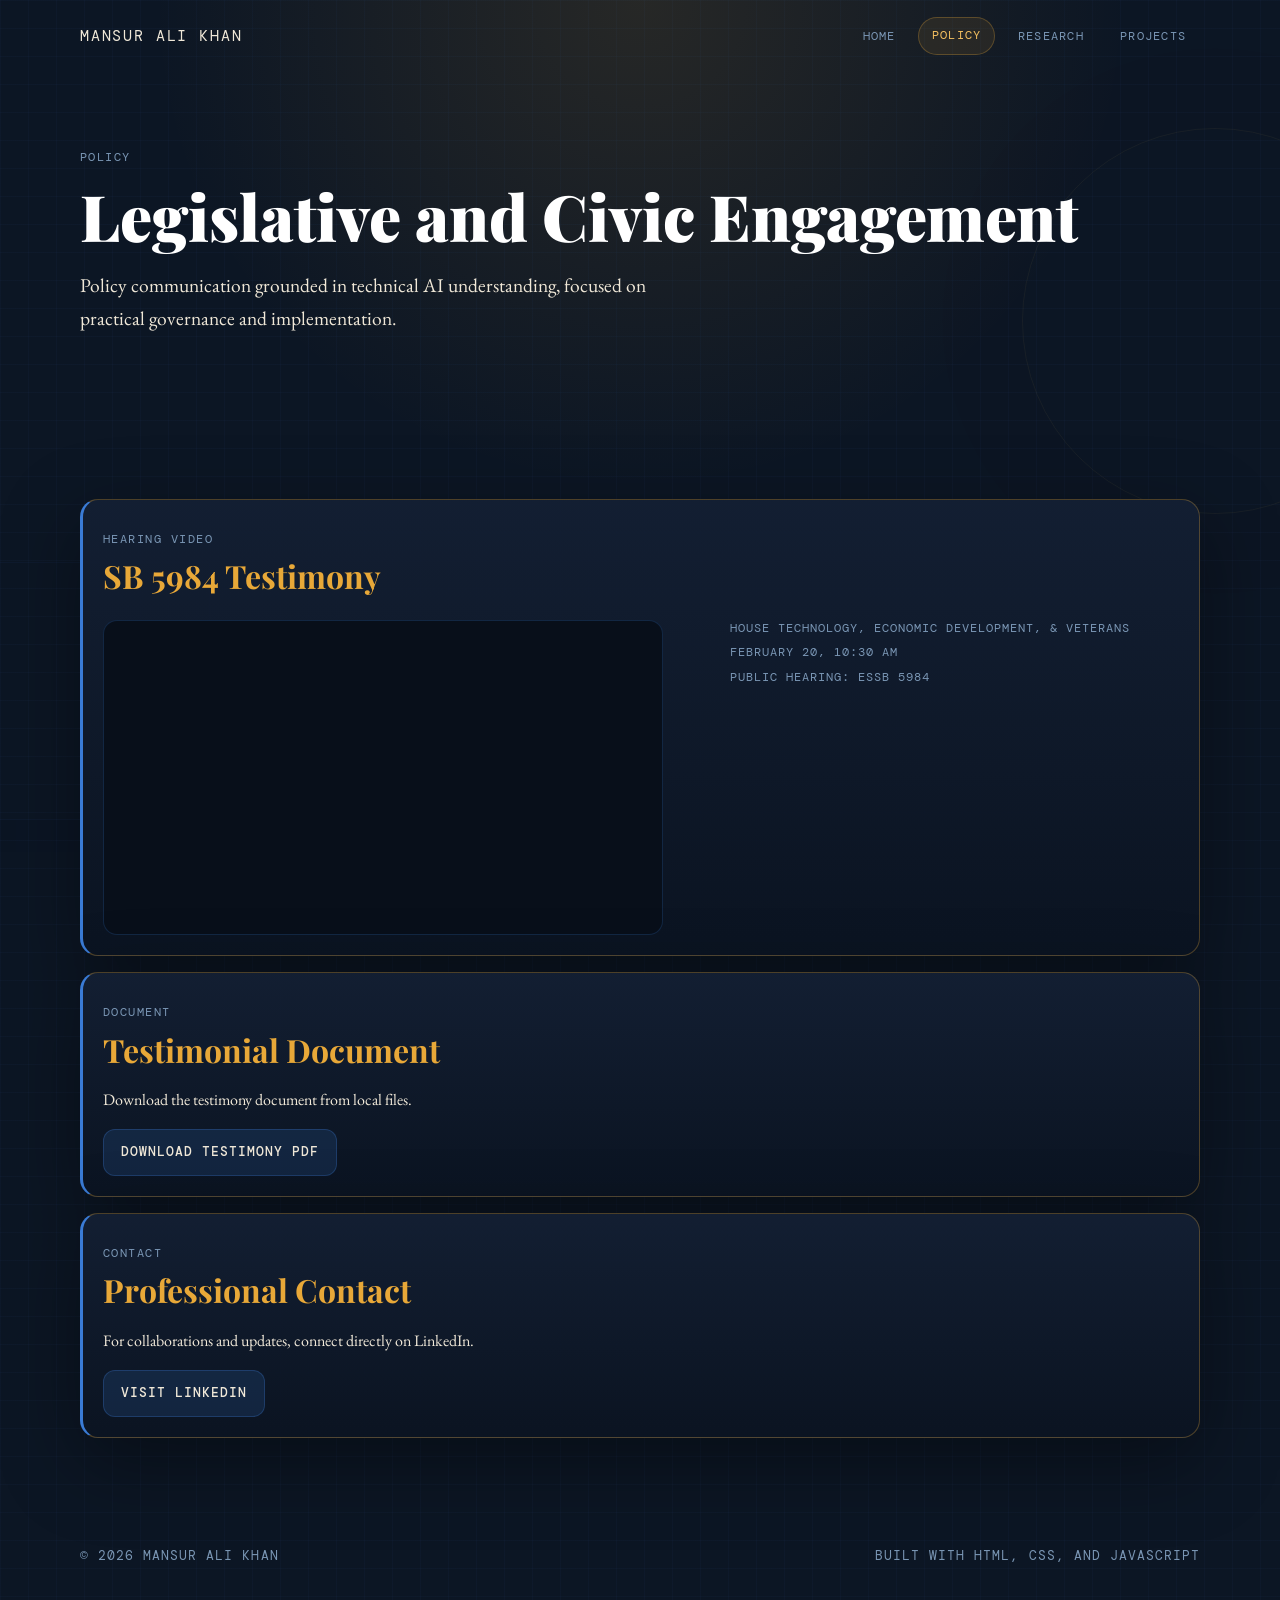
==== policy.html @ 11fab288 "Update policy page and projects" ====
<!doctype html>
<html lang="en">
<head>
  <meta charset="UTF-8">
  <meta name="viewport" content="width=device-width, initial-scale=1.0">
  <title>Mansur Ali Khan | Policy</title>
  <link rel="preconnect" href="https://fonts.googleapis.com">
  <link rel="preconnect" href="https://fonts.gstatic.com" crossorigin>
  <link href="https://fonts.googleapis.com/css2?family=DM+Mono:wght@400;500&family=EB+Garamond:ital,wght@0,400;0,500;1,400&family=Playfair+Display:wght@700;900&display=swap" rel="stylesheet">
  <link rel="stylesheet" href="styles.css">
</head>
<body class="page-policy">
  <header class="site-header">
    <div class="container nav-wrap">
      <a class="brand" href="index.html">Mansur Ali Khan</a>
      <button id="navToggle" class="nav-toggle" aria-label="Toggle navigation" aria-expanded="false">Menu</button>
      <nav id="mainNav" class="main-nav">
        <a href="index.html">Home</a>
        <a class="active" href="policy.html">Policy</a>
        <a href="research.html">Research</a>
        <a href="projects.html">Projects</a>
      </nav>
    </div>
  </header>

  <main>
    <section class="section blue-bg">
      <div class="container">
        <p class="kicker">Policy</p>
        <h1>Legislative and Civic Engagement</h1>
        <p class="lead">
          Policy communication grounded in technical AI understanding, focused on practical governance and implementation.
        </p>
      </div>
    </section>

    <section class="section white-bg">
      <div class="container single-column">
        <article class="card policy-card">
          <p class="kicker">Hearing Video</p>
          <h2>SB 5984 Testimony</h2>
          <div class="policy-media-grid">
            <iframe
              class="policy-video"
              src="https://www.youtube.com/embed/TuLaVNf_Ej4?si=9DZX_VPjr6mwvEHt"
              title="SB 5984 Testimony YouTube video player"
              allow="accelerometer; autoplay; clipboard-write; encrypted-media; gyroscope; picture-in-picture; web-share"
              referrerpolicy="strict-origin-when-cross-origin"
              allowfullscreen
            ></iframe>
            <div class="entry-meta policy-hearing-meta">
              <span>House Technology, Economic Development, &amp; Veterans</span>
              <span>February 20, 10:30 am</span>
              <span>Public Hearing: ESSB 5984</span>
            </div>
          </div>
        </article>

        <article class="card policy-card">
          <p class="kicker">Document</p>
          <h2>Testimonial Document</h2>
          <p>Download the testimony document from local files.</p>
          <a class="btn btn-blue" href="Khan - SB 5984 Testimony.pdf" download>Download Testimony PDF</a>
        </article>

        <article class="card policy-card">
          <p class="kicker">Contact</p>
          <h2>Professional Contact</h2>
          <p>For collaborations and updates, connect directly on LinkedIn.</p>
          <a class="btn btn-blue" href="https://www.linkedin.com/in/mansur-ali-khan/" target="_blank" rel="noopener noreferrer">Visit LinkedIn</a>
        </article>
      </div>
    </section>
  </main>

  <footer class="site-footer blue-bg">
    <div class="container footer-inner">
      <p>© <span id="year"></span> Mansur Ali Khan</p>
      <p>Built with HTML, CSS, and JavaScript</p>
    </div>
  </footer>

  <script src="script.js"></script>
</body>
</html>
---- styles.css ----
:root {
  --bg: #0c1624;
  --panel: #131f33;
  --panel-deep: #080f1a;
  --accent: #e8a838;
  --accent-soft: #f5c060;
  --text: #f0e8d8;
  --white: #ffffff;
  --muted: #7a96b4;
  --info: #3a7bd5;
  --danger: #c0392b;
  --success: #3d9e6a;
  --border: rgba(232, 168, 56, 0.3);
  --shadow: 0 24px 80px rgba(0, 0, 0, 0.38);
}

* {
  box-sizing: border-box;
}

html {
  scroll-behavior: smooth;
}

body {
  margin: 0;
  font-family: "EB Garamond", Georgia, serif;
  color: var(--text);
  background:
    linear-gradient(rgba(58, 123, 213, 0.035) 1px, transparent 1px),
    linear-gradient(90deg, rgba(58, 123, 213, 0.035) 1px, transparent 1px),
    radial-gradient(circle at top, rgba(232, 168, 56, 0.12), transparent 28%),
    var(--bg);
  background-size: 28px 28px, 28px 28px, auto, auto;
  line-height: 1.7;
  min-height: 100vh;
}

body::before,
body::after {
  content: "";
  position: fixed;
  inset: auto;
  pointer-events: none;
  z-index: 0;
  opacity: 0.05;
}

body::before {
  top: 8rem;
  right: -8rem;
  width: 24rem;
  height: 24rem;
  border: 1px solid var(--accent-soft);
  border-radius: 50%;
  box-shadow:
    0 0 0 2.5rem transparent,
    0 0 0 5rem rgba(245, 192, 96, 0.08),
    0 0 0 7.5rem transparent;
}

body::after {
  left: -3rem;
  bottom: 5rem;
  width: 16rem;
  height: 16rem;
  border: 1px solid var(--info);
  box-shadow:
    2rem 2rem 0 rgba(58, 123, 213, 0.08),
    4rem 4rem 0 rgba(58, 123, 213, 0.04);
}

a {
  color: var(--accent-soft);
}

.container {
  position: relative;
  z-index: 1;
  width: min(1120px, 92%);
  margin: 0 auto;
}

.site-header {
  position: sticky;
  top: 0;
  z-index: 100;
  backdrop-filter: blur(0);
  background: transparent;
  border-bottom: 1px solid transparent;
  transition:
    background-color 180ms ease,
    border-color 180ms ease,
    backdrop-filter 180ms ease,
    box-shadow 180ms ease;
}

.site-header.scrolled {
  backdrop-filter: blur(14px);
  background: rgba(8, 15, 26, 0.86);
  border-bottom-color: rgba(232, 168, 56, 0.18);
  box-shadow: 0 8px 30px rgba(0, 0, 0, 0.18);
}

.nav-wrap {
  display: flex;
  align-items: center;
  justify-content: space-between;
  min-height: 74px;
  gap: 1rem;
}

.brand {
  font-family: "DM Mono", monospace;
  font-size: 0.95rem;
  letter-spacing: 0.12em;
  text-transform: uppercase;
  color: var(--text);
  text-decoration: none;
}

.main-nav {
  display: flex;
  gap: 0.55rem;
}

.main-nav a {
  color: var(--muted);
  text-decoration: none;
  padding: 0.45rem 0.8rem;
  border: 1px solid transparent;
  border-radius: 999px;
  font-family: "DM Mono", monospace;
  font-size: 0.78rem;
  text-transform: uppercase;
  letter-spacing: 0.1em;
  transition:
    color 160ms ease,
    border-color 160ms ease,
    background-color 160ms ease,
    transform 160ms ease;
}

.main-nav a.active,
.main-nav a:hover {
  color: var(--accent-soft);
  background: rgba(232, 168, 56, 0.09);
  border-color: rgba(232, 168, 56, 0.28);
  transform: translateY(-1px);
}

.nav-toggle {
  display: none;
  border: 1px solid rgba(232, 168, 56, 0.28);
  background: transparent;
  color: var(--text);
  border-radius: 10px;
  padding: 0.45rem 0.7rem;
  font: inherit;
}

.section,
.hero {
  padding: 4.5rem 0;
}

.hero {
  padding-top: 5.5rem;
}

.hero h1,
.section h1 {
  margin: 0 0 1rem;
  line-height: 1.06;
  font-family: "Playfair Display", Georgia, serif;
  font-weight: 900;
  color: var(--white);
  text-wrap: balance;
}

.hero h1 {
  max-width: 11ch;
  font-size: clamp(2.4rem, 4vw, 3rem);
}

.section h1 {
  font-size: clamp(2.4rem, 5vw, 4.2rem);
}

.hero p,
.lead {
  max-width: 68ch;
  font-size: 1.22rem;
  color: var(--text);
}

.kicker {
  font-family: "DM Mono", monospace;
  text-transform: uppercase;
  letter-spacing: 0.12em;
  font-size: 0.77rem;
  margin: 0 0 0.85rem;
  color: var(--muted);
}

.blue-bg,
.white-bg {
  background: transparent;
  color: var(--text);
}

.hero-grid {
  display: grid;
  grid-template-columns: minmax(0, 1.45fr) minmax(290px, 0.8fr);
  gap: 1.5rem;
  align-items: stretch;
}

.hero-copy,
.highlight-card,
.card,
.bibtex-details {
  position: relative;
  background: linear-gradient(180deg, rgba(19, 31, 51, 0.98), rgba(11, 20, 34, 0.98));
  border: 1px solid var(--border);
  border-radius: 18px;
  box-shadow: var(--shadow);
}

.hero-copy,
.highlight-card,
.card {
  overflow: hidden;
}

.hero-copy {
  padding: 1.5rem;
  border-left: 3px solid var(--accent);
}

.highlight-card {
  padding: 1.4rem;
  border-left: 3px solid var(--info);
}

.highlight-card h2 {
  margin: 0 0 0.8rem;
  font-family: "Playfair Display", Georgia, serif;
  font-size: 1.9rem;
  color: var(--accent);
}

.highlight-card a {
  color: var(--accent-soft);
  font-family: "DM Mono", monospace;
  font-size: 0.8rem;
  letter-spacing: 0.08em;
  text-transform: uppercase;
}

.hero-meta {
  display: flex;
  flex-wrap: wrap;
  gap: 0.55rem;
  margin: 1rem 0 0;
}

.hero-meta span,
.entry-meta {
  display: inline-flex;
  align-items: center;
  gap: 0.4rem;
  font-family: "DM Mono", monospace;
  font-size: 0.78rem;
  line-height: 1.4;
  text-transform: uppercase;
  letter-spacing: 0.08em;
  color: var(--muted);
}

.hero-meta span {
  padding: 0.4rem 0.55rem;
  border-radius: 999px;
  border: 1px solid rgba(232, 168, 56, 0.22);
  background: rgba(8, 15, 26, 0.55);
}

.btn-row {
  margin-top: 1.4rem;
  display: flex;
  gap: 0.8rem;
  flex-wrap: wrap;
}

.btn {
  display: inline-block;
  padding: 0.72rem 1.05rem;
  border-radius: 12px;
  text-decoration: none;
  font-family: "DM Mono", monospace;
  font-size: 0.8rem;
  font-weight: 500;
  letter-spacing: 0.08em;
  text-transform: uppercase;
  border: 1px solid transparent;
  transition:
    transform 160ms ease,
    border-color 160ms ease,
    background-color 160ms ease,
    color 160ms ease;
}

.btn:hover {
  transform: translateY(-1px);
}

.btn-gold {
  background: var(--accent);
  color: #111111;
}

.btn-outline {
  border-color: rgba(240, 232, 216, 0.28);
  color: var(--text);
  background: rgba(19, 31, 51, 0.38);
}

.btn-blue {
  background: rgba(58, 123, 213, 0.16);
  border-color: rgba(58, 123, 213, 0.28);
  color: var(--text);
}

.card a.btn-blue {
  color: var(--text);
}

.card-grid {
  display: grid;
  grid-template-columns: repeat(2, minmax(0, 1fr));
  gap: 1rem;
}

.single-column {
  display: grid;
  gap: 1rem;
}

.card {
  padding: 1.25rem;
  border-left: 3px solid var(--accent);
}

.policy-card {
  border-left-color: var(--info);
}

.policy-card p + .btn {
  display: inline-block;
  margin-top: 1rem;
}

.policy-media-grid {
  display: grid;
  grid-template-columns: minmax(0, 0.95fr) minmax(220px, 0.7fr);
  gap: 1.15rem;
  align-items: start;
  margin-top: 1rem;
}

.policy-video {
  width: min(100%, 560px);
  display: block;
  justify-self: start;
  border-radius: 14px;
  border: 1px solid rgba(58, 123, 213, 0.22);
  background: var(--panel-deep);
  aspect-ratio: 16 / 9;
  min-height: 220px;
}

.policy-hearing-meta {
  display: grid;
  gap: 0.45rem;
  margin-top: 0;
  align-content: start;
}

.research-card {
  border-left-color: var(--accent);
}

.card h2,
.card h3 {
  margin: 0;
  font-family: "Playfair Display", Georgia, serif;
  color: var(--accent);
}

.card h2 {
  font-size: 2rem;
}

.card h3 {
  font-size: 1.65rem;
}

.card p {
  margin: 0.55rem 0 0;
}

.card a {
  color: var(--accent-soft);
  font-family: "DM Mono", monospace;
  font-size: 0.8rem;
  letter-spacing: 0.08em;
  text-transform: uppercase;
  text-decoration: none;
}

.link-row {
  display: flex;
  flex-wrap: wrap;
  gap: 0.85rem;
  margin-top: 0.9rem;
}

.link-row a {
  padding: 0.45rem 0.55rem;
  border: 1px solid rgba(232, 168, 56, 0.22);
  border-radius: 999px;
  background: rgba(8, 15, 26, 0.48);
}

.bibtex-details {
  margin-top: 0.9rem;
  padding: 0.8rem 0.95rem;
  border-left: 3px solid var(--danger);
  background: linear-gradient(180deg, rgba(8, 15, 26, 0.98), rgba(11, 20, 34, 0.98));
}

.bibtex-details summary {
  cursor: pointer;
  color: var(--muted);
  font-family: "DM Mono", monospace;
  font-size: 0.8rem;
  letter-spacing: 0.08em;
  text-transform: uppercase;
}

.bibtex-details pre {
  margin: 0.8rem 0 0;
  white-space: pre-wrap;
  word-break: break-word;
  font-family: "DM Mono", monospace;
  font-size: 0.88rem;
  color: var(--text);
}

.site-footer {
  padding: 1.4rem 0 2.8rem;
}

.footer-inner {
  display: flex;
  justify-content: space-between;
  gap: 1rem;
  flex-wrap: wrap;
  font-family: "DM Mono", monospace;
  font-size: 0.8rem;
  text-transform: uppercase;
  letter-spacing: 0.08em;
  color: var(--muted);
}

@media (max-width: 920px) {
  .hero-grid,
  .card-grid {
    grid-template-columns: 1fr;
  }

  .policy-media-grid {
    grid-template-columns: 1fr;
  }

  .hero h1 {
    max-width: 14ch;
  }
}

@media (max-width: 700px) {
  .section,
  .hero {
    padding: 3.5rem 0;
  }

  .nav-toggle {
    display: inline-block;
  }

  .main-nav {
    position: absolute;
    right: 4%;
    top: 66px;
    background: rgba(8, 15, 26, 0.96);
    border: 1px solid var(--border);
    border-radius: 12px;
    padding: 0.6rem;
    display: none;
    flex-direction: column;
    min-width: 170px;
    box-shadow: var(--shadow);
  }

  .main-nav.open {
    display: flex;
  }

  .hero-copy,
  .highlight-card,
  .card,
  .bibtex-details {
    border-radius: 14px;
  }

  .hero h1,
  .section h1 {
    line-height: 1.1;
  }
}
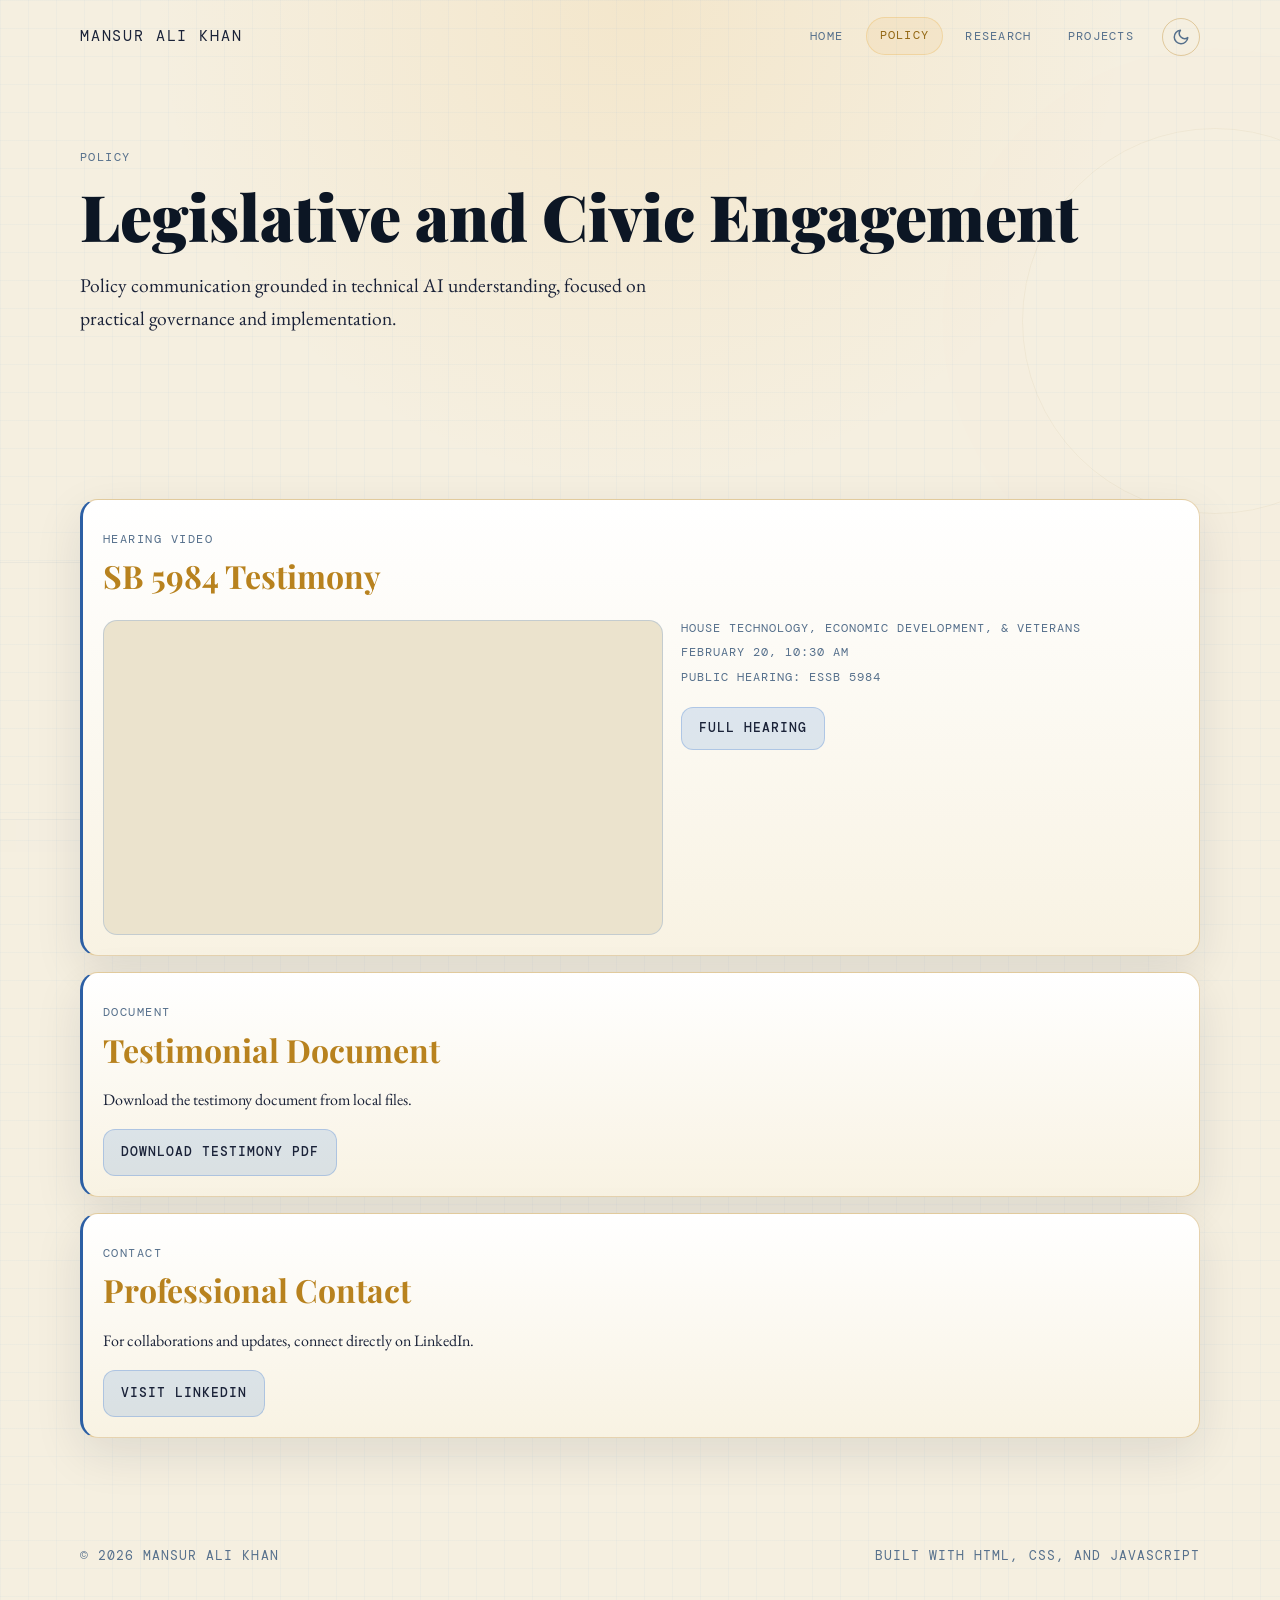
==== commit 6a57de68: "Add light/dark mode toggle with light as default Co-Authored-By: Claude Opus 4.7 (1M context) <norep" ====
--- a/policy.html
+++ b/policy.html
@@ -1,5 +1,5 @@
 <!doctype html>
-<html lang="en">
+<html lang="en" data-theme="light">
 <head>
   <meta charset="UTF-8">
   <meta name="viewport" content="width=device-width, initial-scale=1.0">
@@ -7,6 +7,7 @@
   <link rel="preconnect" href="https://fonts.googleapis.com">
   <link rel="preconnect" href="https://fonts.gstatic.com" crossorigin>
   <link href="https://fonts.googleapis.com/css2?family=DM+Mono:wght@400;500&family=EB+Garamond:ital,wght@0,400;0,500;1,400&family=Playfair+Display:wght@700;900&display=swap" rel="stylesheet">
+  <script>(function(){try{var t=localStorage.getItem("theme");if(t==="dark"||t==="light")document.documentElement.setAttribute("data-theme",t);}catch(e){}})();</script>
   <link rel="stylesheet" href="styles.css">
 </head>
 <body class="page-policy">
@@ -19,6 +20,10 @@
         <a class="active" href="policy.html">Policy</a>
         <a href="research.html">Research</a>
         <a href="projects.html">Projects</a>
+        <button id="themeToggle" class="theme-toggle" type="button" aria-label="Toggle color theme" title="Toggle color theme">
+          <svg class="theme-icon-sun" viewBox="0 0 24 24" width="18" height="18" fill="none" stroke="currentColor" stroke-width="2" stroke-linecap="round" stroke-linejoin="round" aria-hidden="true"><circle cx="12" cy="12" r="4"/><path d="M12 2v2M12 20v2M4.93 4.93l1.41 1.41M17.66 17.66l1.41 1.41M2 12h2M20 12h2M4.93 19.07l1.41-1.41M17.66 6.34l1.41-1.41"/></svg>
+          <svg class="theme-icon-moon" viewBox="0 0 24 24" width="18" height="18" fill="none" stroke="currentColor" stroke-width="2" stroke-linecap="round" stroke-linejoin="round" aria-hidden="true"><path d="M21 12.79A9 9 0 1 1 11.21 3 7 7 0 0 0 21 12.79z"/></svg>
+        </button>
       </nav>
     </div>
   </header>
@@ -52,6 +57,7 @@
               <span>House Technology, Economic Development, &amp; Veterans</span>
               <span>February 20, 10:30 am</span>
               <span>Public Hearing: ESSB 5984</span>
+              <a class="btn btn-blue" href="https://tvw.org/video/house-technology-economic-development-veterans-2026021286/" target="_blank" rel="noopener noreferrer">Full Hearing</a>
             </div>
           </div>
         </article>
--- a/styles.css
+++ b/styles.css
@@ -179,7 +179,6 @@
 }
 
 .hero h1 {
-  max-width: 11ch;
   font-size: clamp(2.4rem, 4vw, 3rem);
 }
 
@@ -362,21 +361,22 @@
 
 .policy-media-grid {
   display: grid;
-  grid-template-columns: minmax(0, 0.95fr) minmax(220px, 0.7fr);
+  grid-template-columns: minmax(460px, 560px) minmax(260px, 1fr);
   gap: 1.15rem;
   align-items: start;
   margin-top: 1rem;
 }
 
 .policy-video {
-  width: min(100%, 560px);
+  width: 100%;
+  max-width: 560px;
   display: block;
   justify-self: start;
   border-radius: 14px;
   border: 1px solid rgba(58, 123, 213, 0.22);
   background: var(--panel-deep);
   aspect-ratio: 16 / 9;
-  min-height: 220px;
+  min-height: 315px;
 }
 
 .policy-hearing-meta {
@@ -386,6 +386,11 @@
   align-content: start;
 }
 
+.policy-hearing-meta .btn {
+  margin-top: 0.8rem;
+  justify-self: start;
+}
+
 .research-card {
   border-left-color: var(--accent);
 }
@@ -457,6 +462,38 @@
   color: var(--text);
 }
 
+.coverage-list {
+  list-style: none;
+  margin: 1rem 0 0;
+  padding: 0;
+  display: grid;
+  gap: 0.6rem;
+}
+
+.coverage-list li {
+  display: flex;
+  flex-wrap: wrap;
+  align-items: baseline;
+  gap: 0.6rem 1rem;
+  padding: 0.85rem 1rem;
+  background: linear-gradient(180deg, rgba(19, 31, 51, 0.98), rgba(11, 20, 34, 0.98));
+  border: 1px solid var(--border);
+  border-left: 3px solid var(--accent);
+  border-radius: 12px;
+}
+
+.coverage-list a {
+  font-weight: 500;
+}
+
+.coverage-source {
+  font-family: "DM Mono", monospace;
+  font-size: 0.78rem;
+  text-transform: uppercase;
+  letter-spacing: 0.08em;
+  color: var(--muted);
+}
+
 .site-footer {
   padding: 1.4rem 0 2.8rem;
 }
@@ -479,12 +516,15 @@
     grid-template-columns: 1fr;
   }
 
+}
+
+@media (max-width: 760px) {
   .policy-media-grid {
     grid-template-columns: 1fr;
   }
 
-  .hero h1 {
-    max-width: 14ch;
+  .policy-video {
+    min-height: 220px;
   }
 }
 
@@ -528,3 +568,67 @@
     line-height: 1.1;
   }
 }
+
+.theme-toggle {
+  display: inline-flex;
+  align-items: center;
+  justify-content: center;
+  width: 38px;
+  height: 38px;
+  margin-left: 0.35rem;
+  padding: 0;
+  border: 1px solid var(--border);
+  background: transparent;
+  color: var(--muted);
+  border-radius: 999px;
+  cursor: pointer;
+  transition:
+    color 160ms ease,
+    border-color 160ms ease,
+    background-color 160ms ease,
+    transform 160ms ease;
+}
+
+.theme-toggle:hover {
+  color: var(--accent-soft);
+  border-color: rgba(232, 168, 56, 0.45);
+  background: rgba(232, 168, 56, 0.09);
+  transform: translateY(-1px);
+}
+
+[data-theme="light"] .theme-icon-sun { display: none; }
+:root:not([data-theme="light"]) .theme-icon-moon { display: none; }
+
+:root[data-theme="light"] {
+  --bg: #f5efe0;
+  --panel: #ffffff;
+  --panel-deep: #ebe3cd;
+  --accent: #b8821e;
+  --accent-soft: #936713;
+  --text: #1a2238;
+  --white: #0c1624;
+  --muted: #56708c;
+  --info: #2c5fa4;
+  --border: rgba(184, 130, 30, 0.35);
+  --shadow: 0 16px 48px rgba(20, 30, 50, 0.10);
+}
+
+[data-theme="light"] .hero-copy,
+[data-theme="light"] .highlight-card,
+[data-theme="light"] .card,
+[data-theme="light"] .bibtex-details,
+[data-theme="light"] .coverage-list li {
+  background: linear-gradient(180deg, rgba(255, 255, 255, 0.98), rgba(248, 242, 226, 0.98));
+}
+
+[data-theme="light"] .site-header.scrolled {
+  background: rgba(245, 239, 224, 0.86);
+  border-bottom-color: rgba(184, 130, 30, 0.22);
+  box-shadow: 0 8px 22px rgba(20, 30, 50, 0.08);
+}
+
+@media (max-width: 700px) {
+  [data-theme="light"] .main-nav {
+    background: rgba(255, 255, 255, 0.96);
+  }
+}
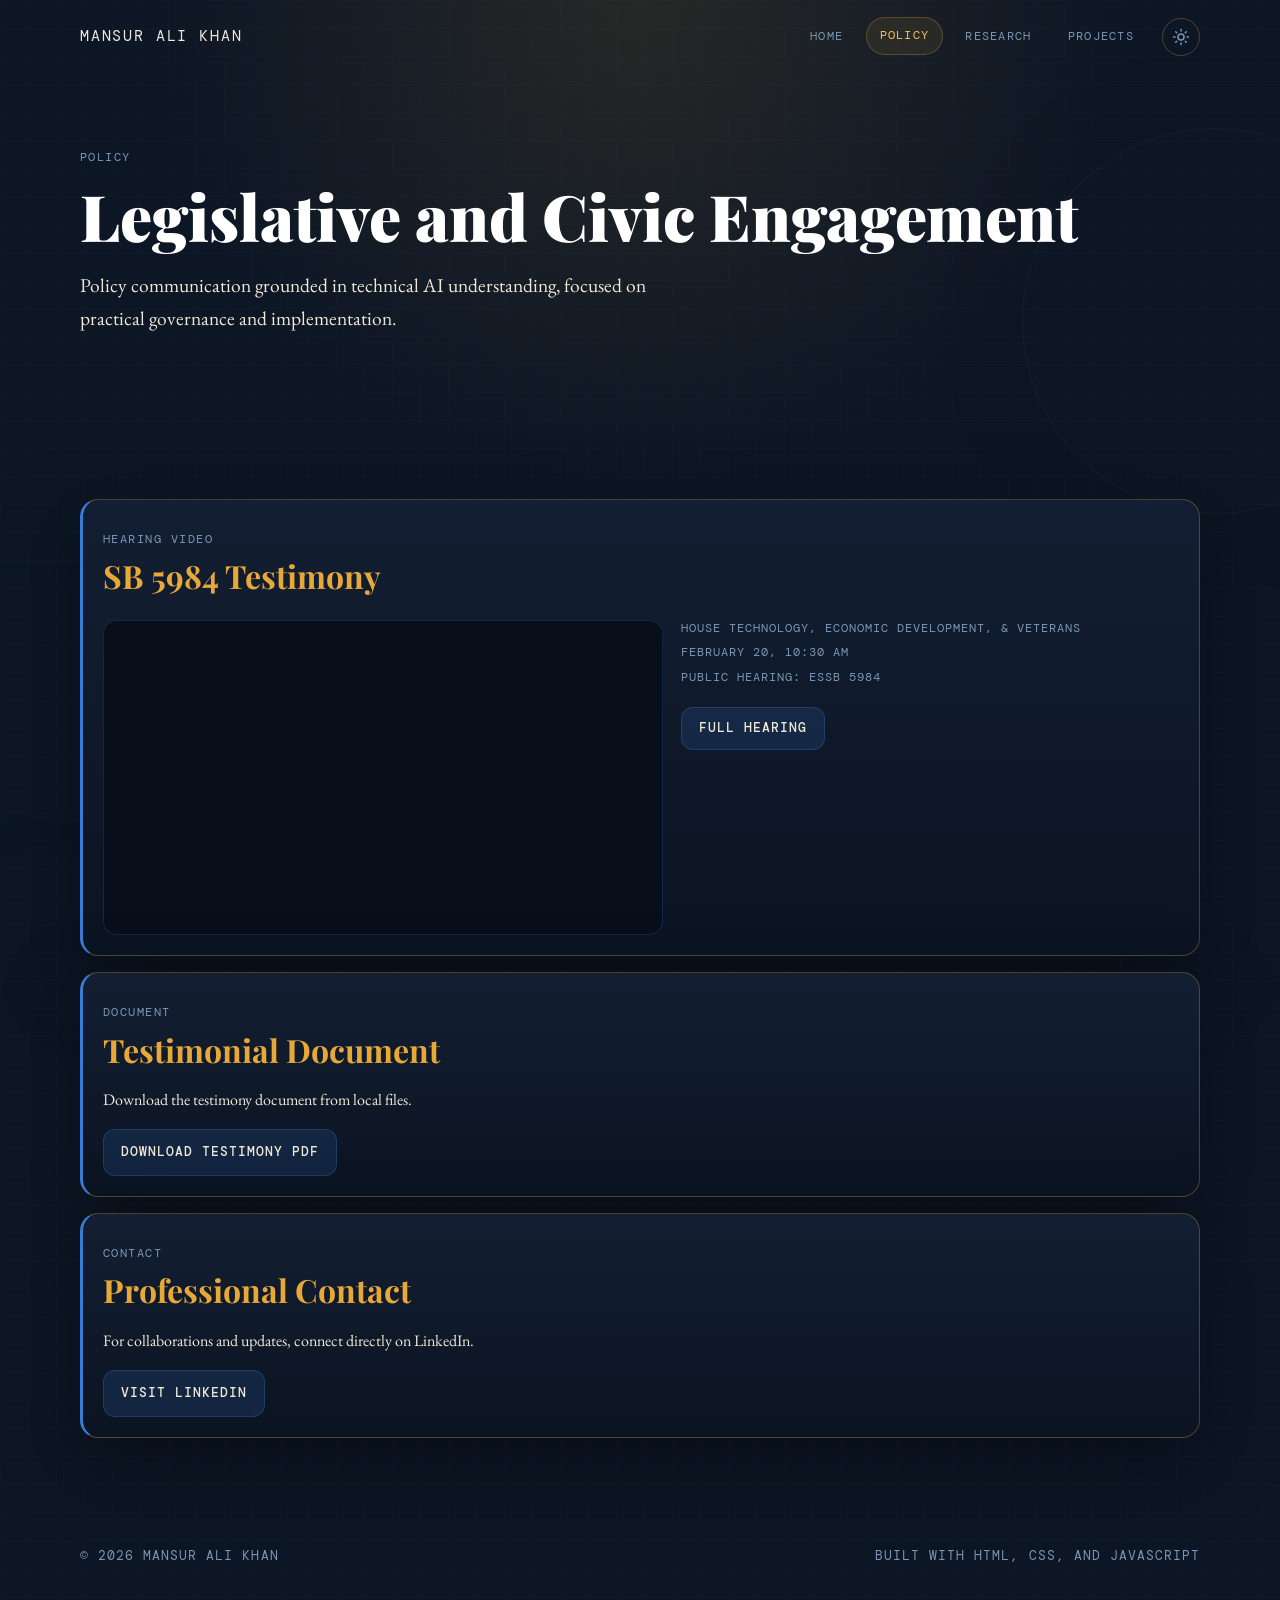
==== commit df54b754: "Default to dark theme; fix light-mode pill backgrounds Co-Authored-By: Claude Opus 4.7 (1M context) " ====
--- a/policy.html
+++ b/policy.html
@@ -1,5 +1,5 @@
 <!doctype html>
-<html lang="en" data-theme="light">
+<html lang="en" data-theme="dark">
 <head>
   <meta charset="UTF-8">
   <meta name="viewport" content="width=device-width, initial-scale=1.0">
--- a/styles.css
+++ b/styles.css
@@ -621,6 +621,17 @@
   background: linear-gradient(180deg, rgba(255, 255, 255, 0.98), rgba(248, 242, 226, 0.98));
 }
 
+[data-theme="light"] .hero-meta span,
+[data-theme="light"] .link-row a {
+  background: rgba(184, 130, 30, 0.08);
+  border-color: rgba(184, 130, 30, 0.32);
+  color: var(--text);
+}
+
+[data-theme="light"] .link-row a {
+  color: var(--accent-soft);
+}
+
 [data-theme="light"] .site-header.scrolled {
   background: rgba(245, 239, 224, 0.86);
   border-bottom-color: rgba(184, 130, 30, 0.22);
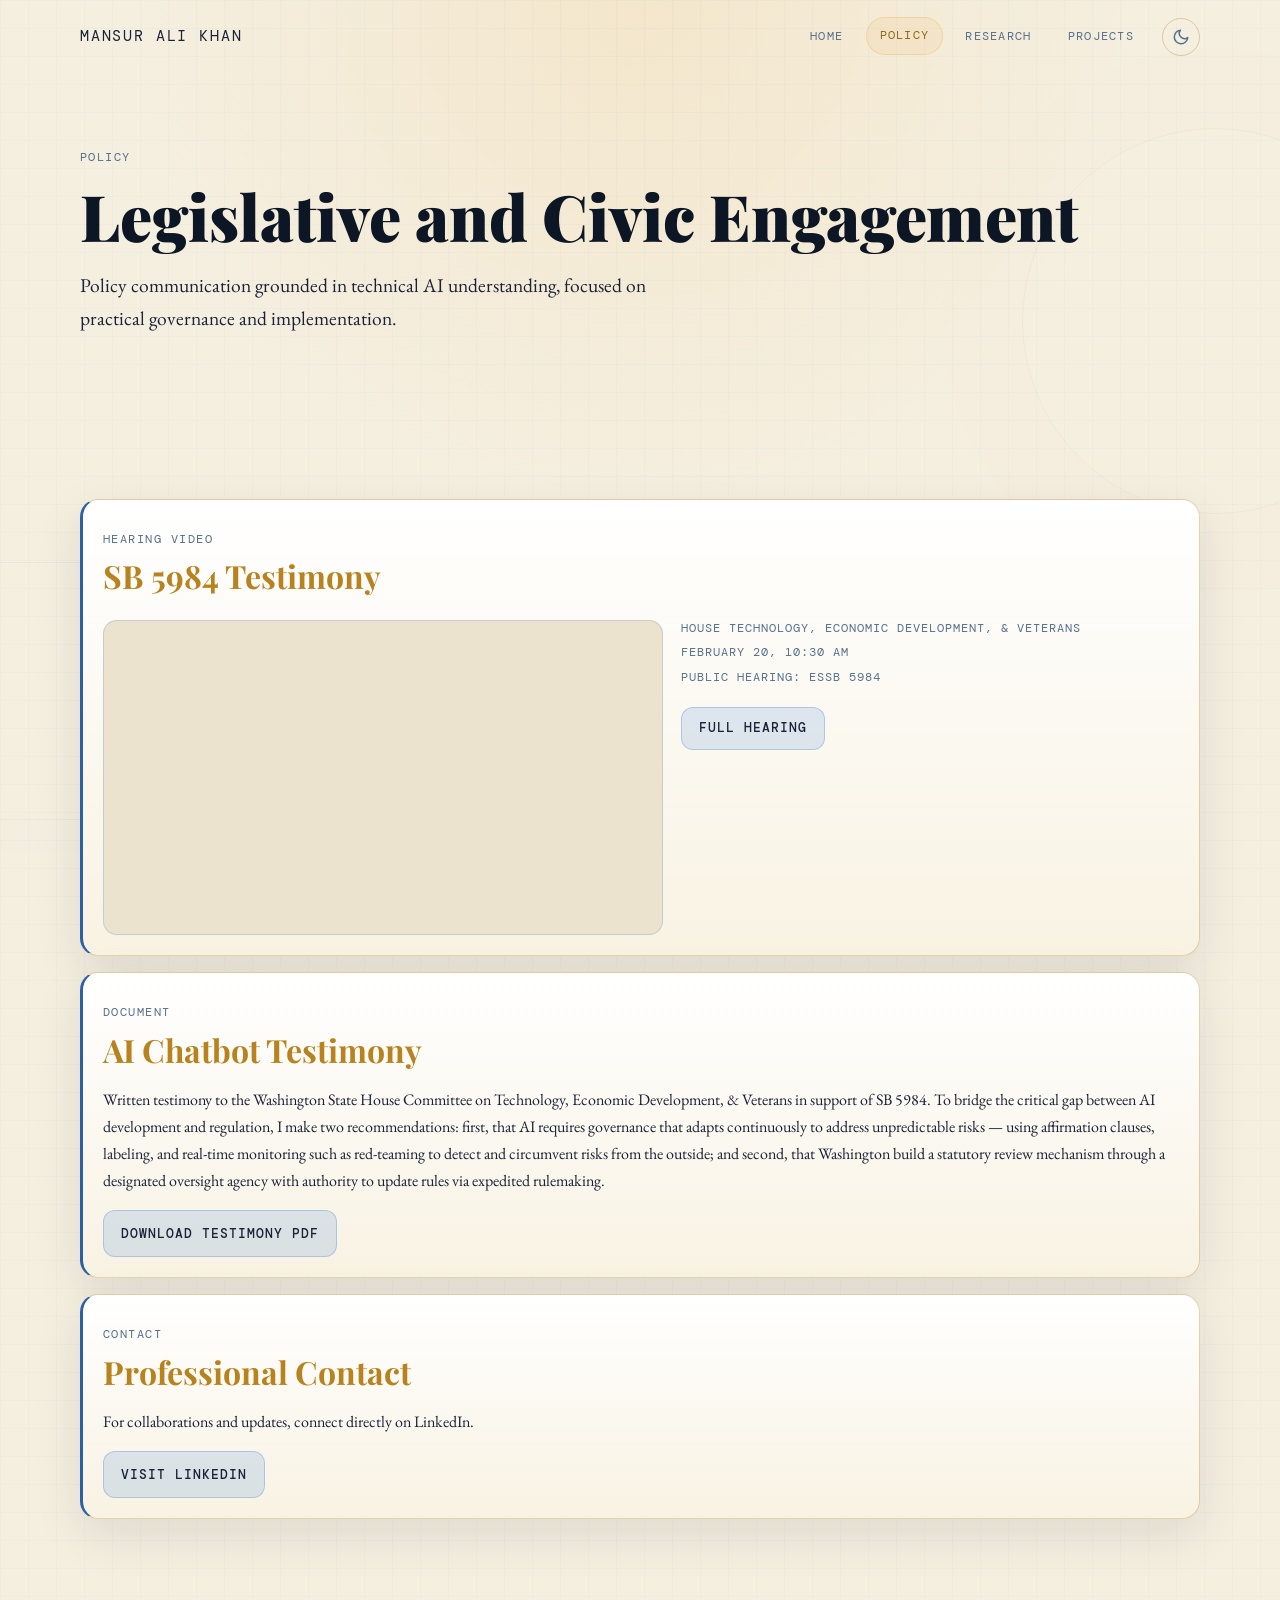
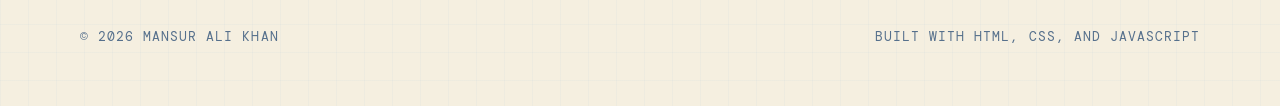
==== commit 815ef23f: "Default to light theme; reorder projects; rewrite testimony copy Co-Authored-By: Claude Opus 4.7 (1M" ====
--- a/policy.html
+++ b/policy.html
@@ -1,5 +1,5 @@
 <!doctype html>
-<html lang="en" data-theme="dark">
+<html lang="en" data-theme="light">
 <head>
   <meta charset="UTF-8">
   <meta name="viewport" content="width=device-width, initial-scale=1.0">
@@ -64,8 +64,8 @@
 
         <article class="card policy-card">
           <p class="kicker">Document</p>
-          <h2>Testimonial Document</h2>
-          <p>Download the testimony document from local files.</p>
+          <h2>AI Chatbot Testimony</h2>
+          <p>Written testimony to the Washington State House Committee on Technology, Economic Development, &amp; Veterans in support of SB 5984. To bridge the critical gap between AI development and regulation, I make two recommendations: first, that AI requires governance that adapts continuously to address unpredictable risks &mdash; using affirmation clauses, labeling, and real-time monitoring such as red-teaming to detect and circumvent risks from the outside; and second, that Washington build a statutory review mechanism through a designated oversight agency with authority to update rules via expedited rulemaking.</p>
           <a class="btn btn-blue" href="Khan - SB 5984 Testimony.pdf" download>Download Testimony PDF</a>
         </article>
 
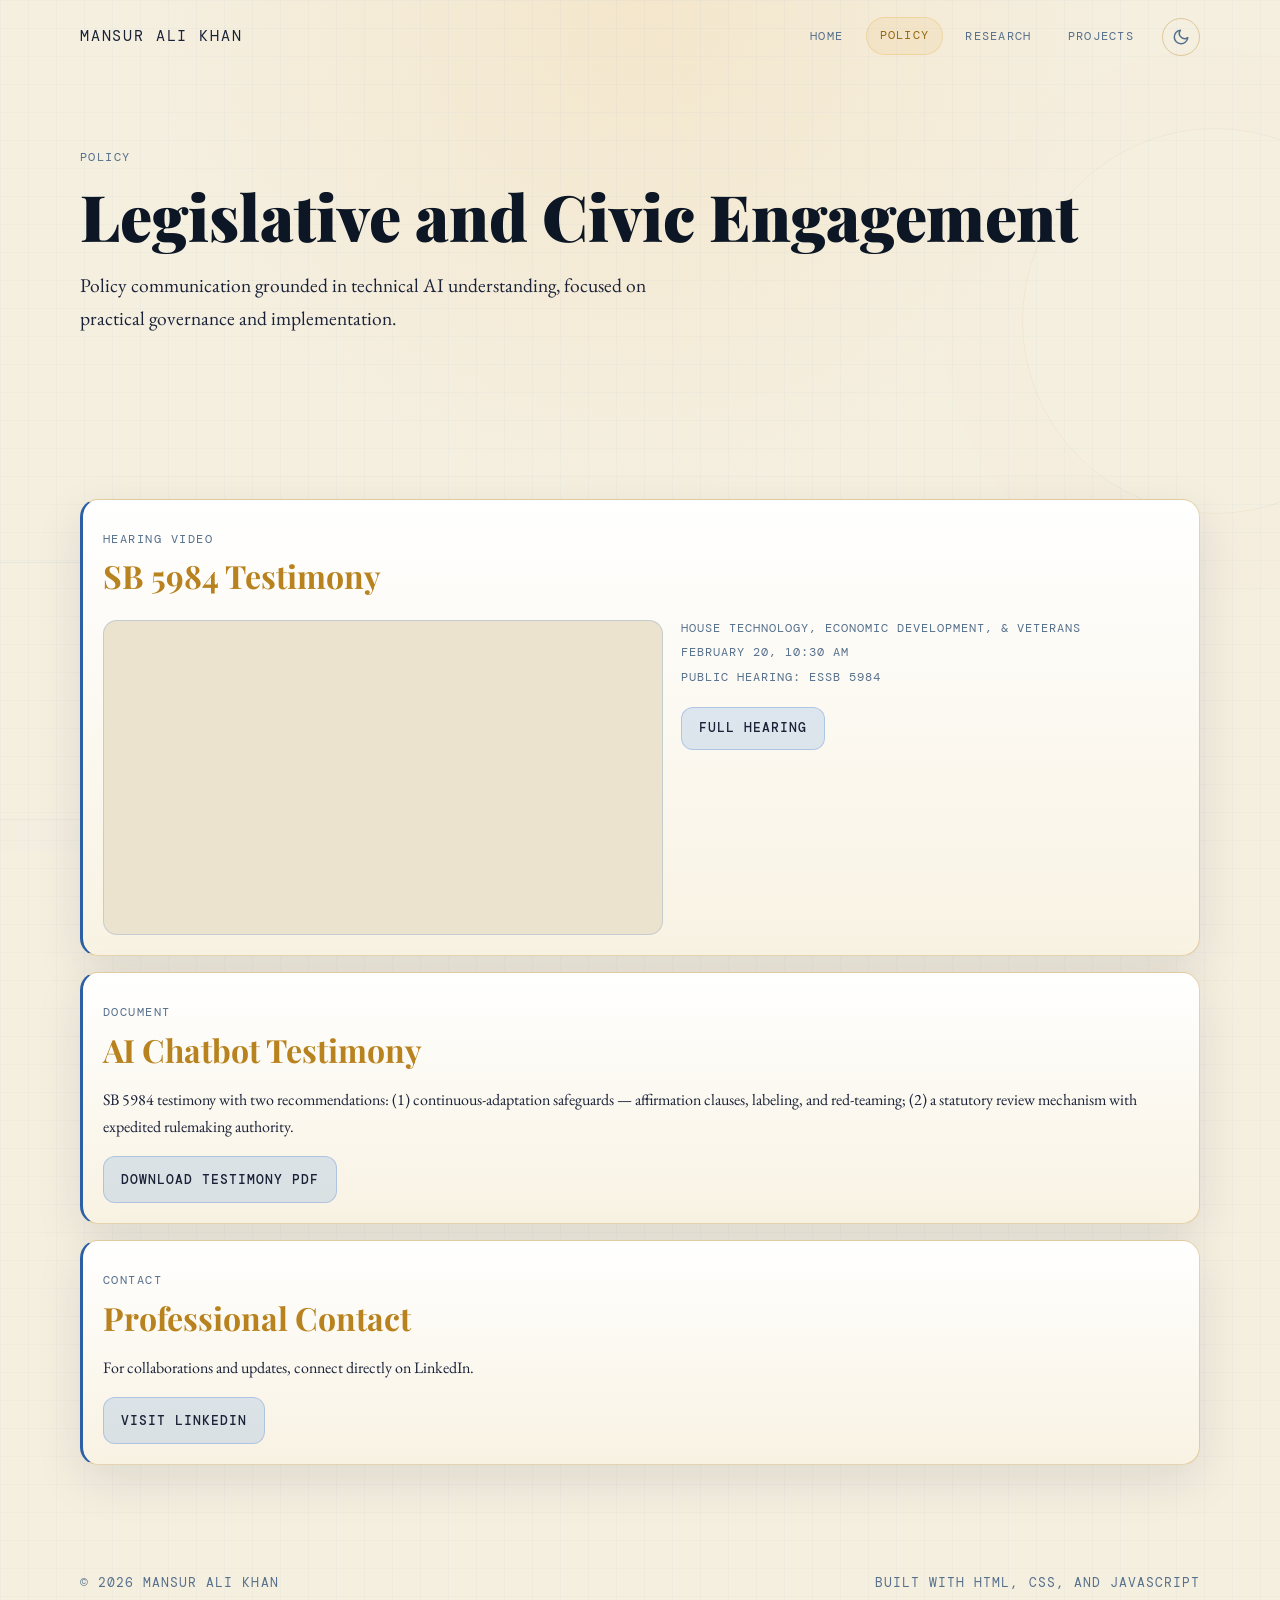
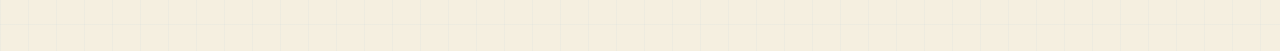
==== commit f6b80146: "Tighten testimony description Co-Authored-By: Claude Opus 4.7 (1M context) <noreply@anthropic.com>" ====
--- a/policy.html
+++ b/policy.html
@@ -65,7 +65,7 @@
         <article class="card policy-card">
           <p class="kicker">Document</p>
           <h2>AI Chatbot Testimony</h2>
-          <p>Written testimony to the Washington State House Committee on Technology, Economic Development, &amp; Veterans in support of SB 5984. To bridge the critical gap between AI development and regulation, I make two recommendations: first, that AI requires governance that adapts continuously to address unpredictable risks &mdash; using affirmation clauses, labeling, and real-time monitoring such as red-teaming to detect and circumvent risks from the outside; and second, that Washington build a statutory review mechanism through a designated oversight agency with authority to update rules via expedited rulemaking.</p>
+          <p>SB 5984 testimony with two recommendations: (1) continuous-adaptation safeguards &mdash; affirmation clauses, labeling, and red-teaming; (2) a statutory review mechanism with expedited rulemaking authority.</p>
           <a class="btn btn-blue" href="Khan - SB 5984 Testimony.pdf" download>Download Testimony PDF</a>
         </article>
 
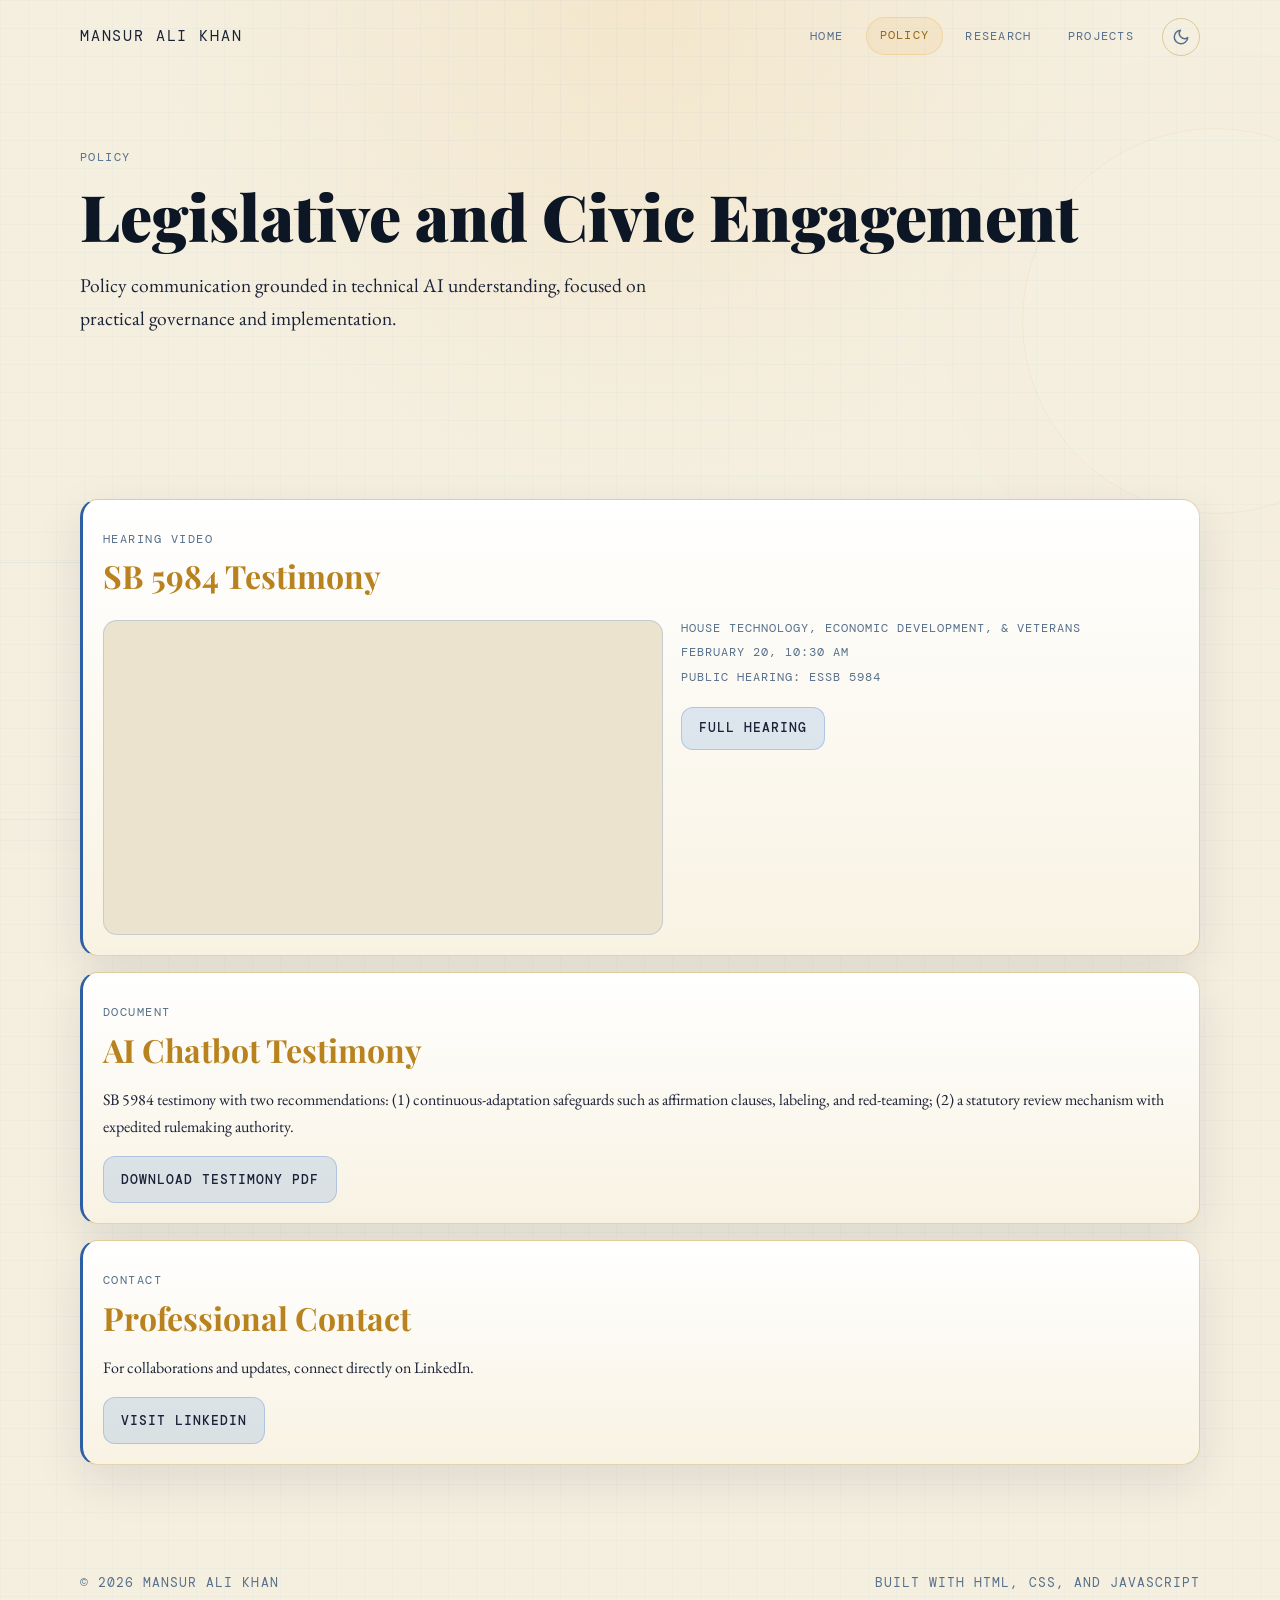
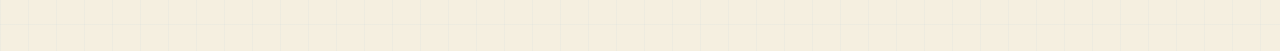
==== commit 4413e409: "Drop em dash from testimony description Co-Authored-By: Claude Opus 4.7 (1M context) <noreply@anthro" ====
--- a/policy.html
+++ b/policy.html
@@ -65,7 +65,7 @@
         <article class="card policy-card">
           <p class="kicker">Document</p>
           <h2>AI Chatbot Testimony</h2>
-          <p>SB 5984 testimony with two recommendations: (1) continuous-adaptation safeguards &mdash; affirmation clauses, labeling, and red-teaming; (2) a statutory review mechanism with expedited rulemaking authority.</p>
+          <p>SB 5984 testimony with two recommendations: (1) continuous-adaptation safeguards such as affirmation clauses, labeling, and red-teaming; (2) a statutory review mechanism with expedited rulemaking authority.</p>
           <a class="btn btn-blue" href="Khan - SB 5984 Testimony.pdf" download>Download Testimony PDF</a>
         </article>
 
